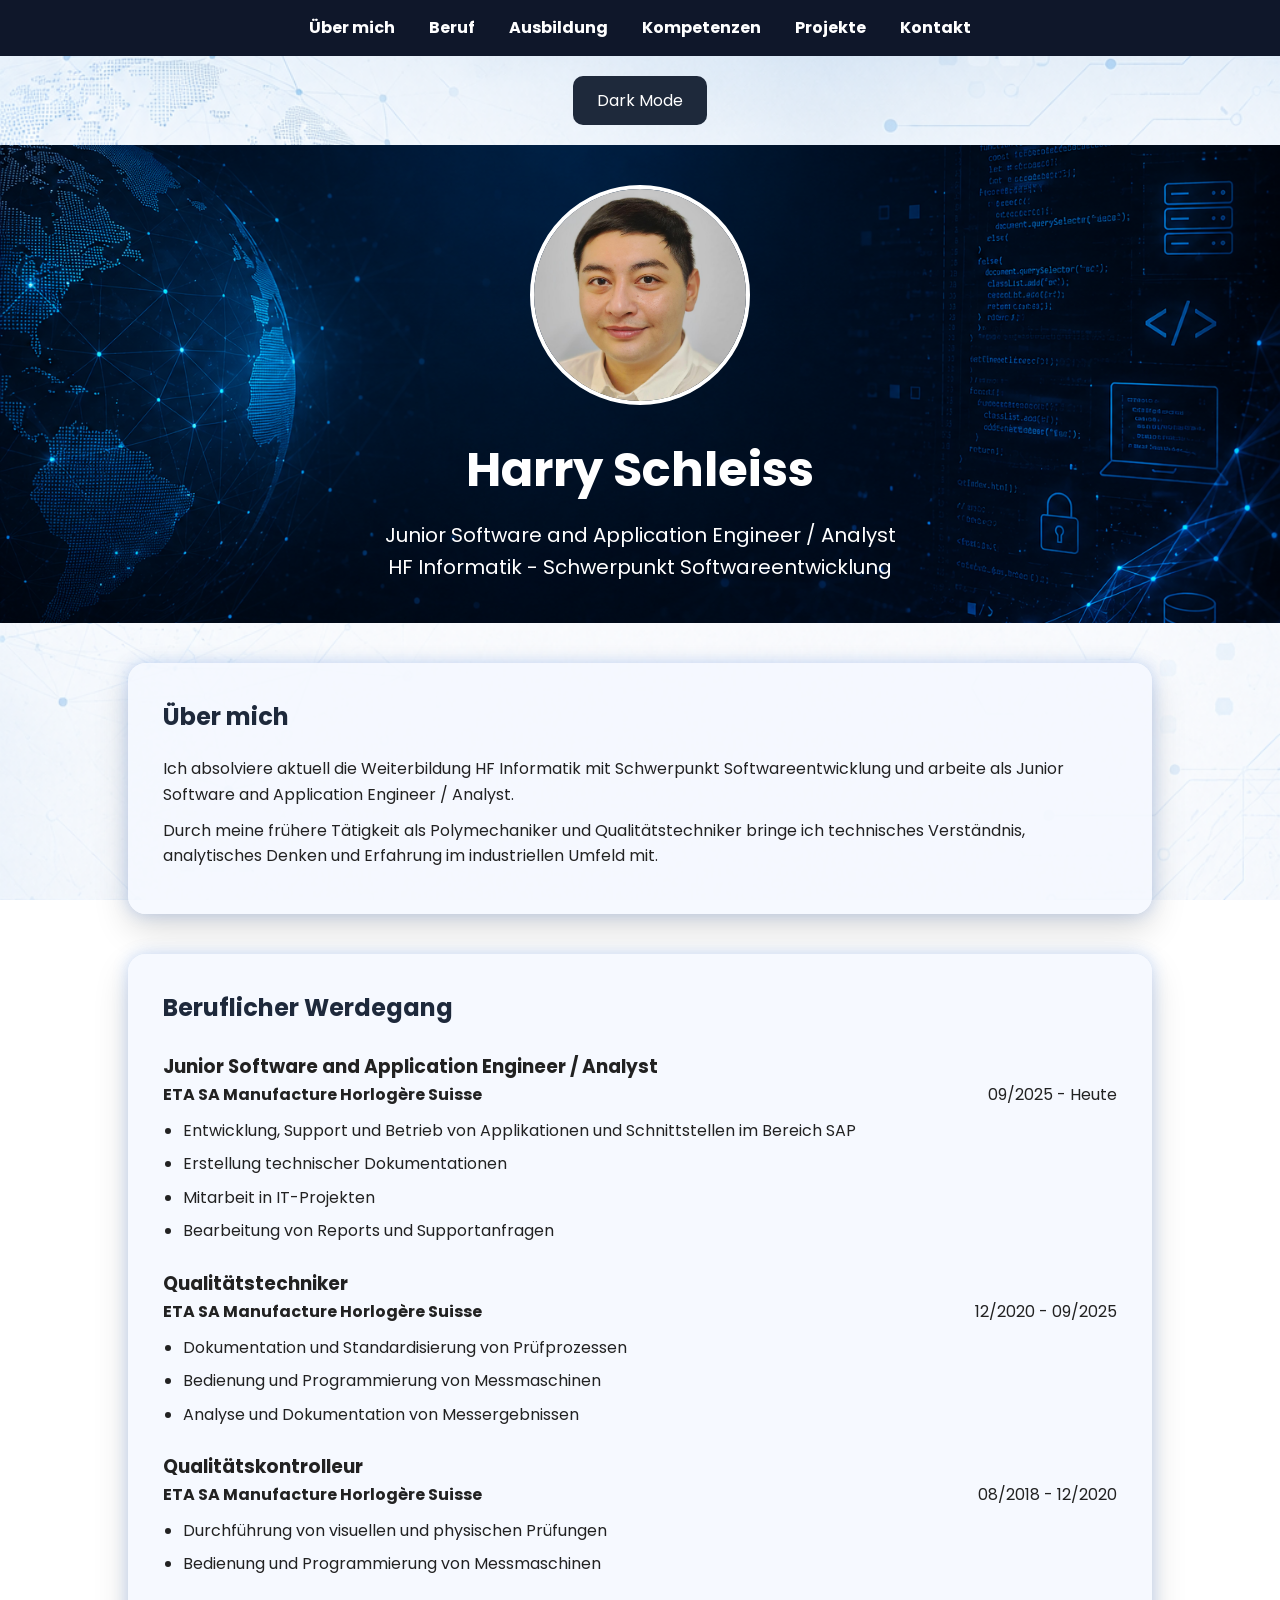
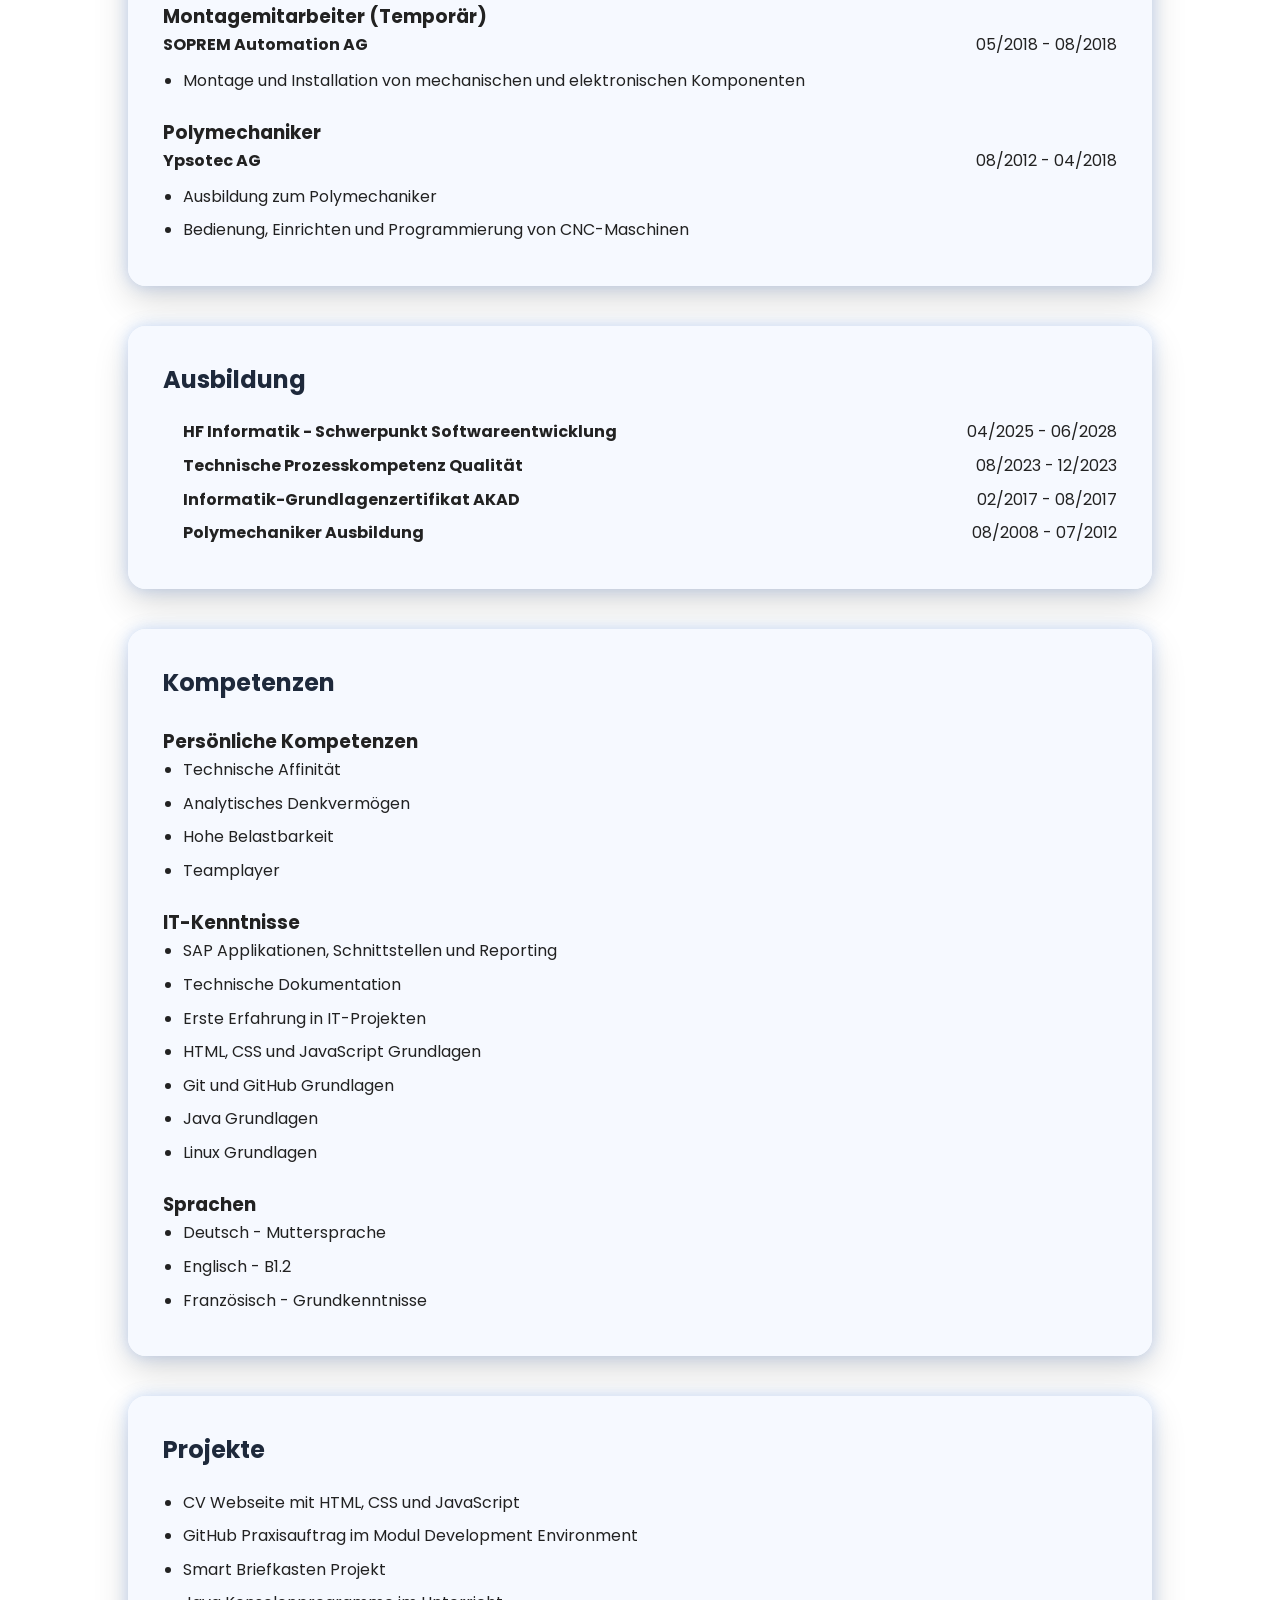
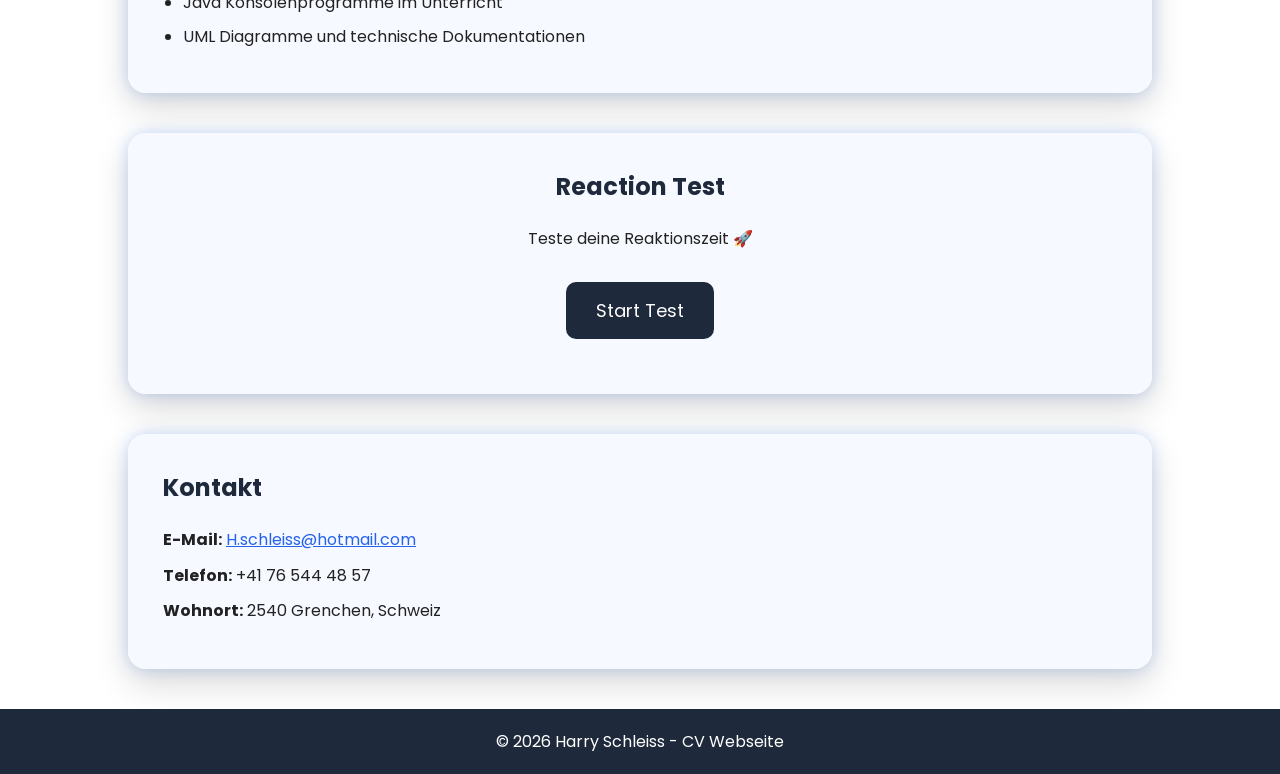
==== cv-harry-schleiss-2026-05-29.html @ fc392ba2 "feat: login system und passwort funktion hinzugefügt" ====
<!DOCTYPE html>
<html lang="de">

<head>
    <meta charset="UTF-8">
    <meta name="viewport" content="width=device-width, initial-scale=1.0">

    <title>Harry Schleiss - CV Webseite</title>
    <link rel="preconnect" href="https://fonts.googleapis.com">
    <link rel="preconnect" href="https://fonts.gstatic.com" crossorigin>
    <link href="https://fonts.googleapis.com/css2?family=Poppins:wght@300;400;500;600;700&display=swap" rel="stylesheet">
    <link rel="stylesheet" href="style.css">
</head>

<body>

    <nav>
        <a href="#ueber-mich">Über mich</a>
        <a href="#beruf">Beruf</a>
        <a href="#ausbildung">Ausbildung</a>
        <a href="#kompetenzen">Kompetenzen</a>
        <a href="#projekte">Projekte</a>
        <a href="#kontakt">Kontakt</a>
    </nav>

    <div class="button-container">
        <button id="mode-button" onclick="toggleDarkMode()">Dark Mode</button>
    </div>

    <header>
        <img src="images/Profilbild.jpg" alt="Profilbild Harry Schleiss" class="profilbild">
        <h1>Harry Schleiss</h1>
        <p>Junior Software and Application Engineer / Analyst</p>
        <p>HF Informatik - Schwerpunkt Softwareentwicklung</p>
    </header>

    <section id="ueber-mich">
        <h2>Über mich</h2>
        <p>
            Ich absolviere aktuell die Weiterbildung HF Informatik mit Schwerpunkt Softwareentwicklung
            und arbeite als Junior Software and Application Engineer / Analyst.
        </p>

        <p>
            Durch meine frühere Tätigkeit als Polymechaniker und Qualitätstechniker
            bringe ich technisches Verständnis, analytisches Denken und Erfahrung 
            im industriellen Umfeld mit.
        </p>

    </section>

    <section id="beruf">
        
        <h2>Beruflicher Werdegang</h2>

        <h3>Junior Software and Application Engineer / Analyst</h3>

        <p><strong>ETA SA Manufacture Horlogère Suisse</strong> 09/2025 - Heute</p>

        <ul>
            <li>Entwicklung, Support und Betrieb von Applikationen und Schnittstellen im Bereich SAP</li>
            <li>Erstellung technischer Dokumentationen</li>
            <li>Mitarbeit in IT-Projekten</li>
            <li>Bearbeitung von Reports und Supportanfragen</li>
        </ul>

        <h3>Qualitätstechniker</h3>

        <p><strong>ETA SA Manufacture Horlogère Suisse</strong> 12/2020 - 09/2025</p>
        
        <ul>
            <li>Dokumentation und Standardisierung von Prüfprozessen</li>
            <li>Bedienung und Programmierung von Messmaschinen</li>
            <li>Analyse und Dokumentation von Messergebnissen</li>
        </ul>

        <h3>Qualitätskontrolleur</h3>

        <p><strong>ETA SA Manufacture Horlogère Suisse</strong> 08/2018 - 12/2020</p>
        
        <ul>
            <li>Durchführung von visuellen und physischen Prüfungen</li>
            <li>Bedienung und Programmierung von Messmaschinen</li>
        </ul>

        <h3>Montagemitarbeiter (Temporär)</h3>

        <p><strong>SOPREM Automation AG</strong> 05/2018 - 08/2018</p>

        <ul>
            <li>Montage und Installation von mechanischen und elektronischen Komponenten</li>
        </ul>

        <h3>Polymechaniker</h3>

        <p><strong>Ypsotec AG</strong> 08/2012 - 04/2018</p>

        <ul>
            <li>Ausbildung zum Polymechaniker</li>
            <li>Bedienung, Einrichten und Programmierung von CNC-Maschinen</li>
        </ul>

    </section>

    <section id="ausbildung">

        <h2>Ausbildung</h2>

        <ul>
            <li><strong>HF Informatik - Schwerpunkt Softwareentwicklung</strong> 04/2025 - 06/2028</li>
            <li><strong>Technische Prozesskompetenz Qualität</strong> 08/2023 - 12/2023</li>
            <li><strong>Informatik-Grundlagenzertifikat AKAD</strong> 02/2017 - 08/2017</li>
            <li><strong>Polymechaniker Ausbildung</strong> 08/2008 - 07/2012</li>
        </ul>

    </section>

    <section id="kompetenzen">

        <h2>Kompetenzen</h2>

        <h3>Persönliche Kompetenzen</h3>

        <ul>
            <li>Technische Affinität</li>
            <li>Analytisches Denkvermögen</li>
            <li>Hohe Belastbarkeit</li>
            <li>Teamplayer</li>
        </ul>

        <h3>IT-Kenntnisse</h3>

        <ul>
            <li>SAP Applikationen, Schnittstellen und Reporting</li>
            <li>Technische Dokumentation</li>
            <li>Erste Erfahrung in IT-Projekten</li>
            <li>HTML, CSS und JavaScript Grundlagen</li>
            <li>Git und GitHub Grundlagen</li>
            <li>Java Grundlagen</li>
            <li>Linux Grundlagen</li>
        </ul>

        <h3>Sprachen</h3>

        <ul>
            <li>Deutsch - Muttersprache</li>
            <li>Englisch - B1.2</li>
            <li>Französisch - Grundkenntnisse</li>
        </ul>
        
    </section>

    <section id="projekte">

        <h2>Projekte</h2>

        <ul>
            <li>CV Webseite mit HTML, CSS und JavaScript</li>
            <li>GitHub Praxisauftrag im Modul Development Environment</li>
            <li>Smart Briefkasten Projekt</li>
            <li>Java Konsolenprogramme im Unterricht</li>
            <li>UML Diagramme und technische Dokumentationen</li>
        </ul>

    </section>

    <section id="reaction-test">
        <h2>Reaction Test</h2>
        <p>Teste deine Reaktionszeit 🚀</p>
        <button onclick="startReactionTest()">Start Test</button>
        <div id="reaction-box"></div>
        <p id="reaction-result"></p>
    </section>

    <section id="kontakt">

        <h2>Kontakt</h2>

        <p><strong>E-Mail:</strong> 
            <a href="mailto:h.schleiss@hotmail.com">H.schleiss@hotmail.com</a>
        </p>
        <p><strong>Telefon:</strong> +41 76 544 48 57</p>
        <p><strong>Wohnort:</strong> 2540 Grenchen, Schweiz</p>

    </section>

    <footer>
        <p>&copy; 2026 Harry Schleiss - CV Webseite</p>
    </footer>

    <script src="script.js"></script>

</body>
</html>
---- style.css ----
* {
    margin: 0;
    padding: 0;
    box-sizing: border-box;
}

body {
    font-family: 'Poppins', sans-serif;
    background-image: url("images/tech-background.png");
    background-size: cover;
    background-attachment: fixed;
    color: #222;
    line-height: 1.6;
}

nav {
    background-color: #0f172a;
    padding: 15px;
    text-align: center;
}

nav a {
    color: white;
    text-decoration: none;
    margin: 0 15px;
    font-weight: bold;
}

nav a:hover {
    color: #94a3b8;
}

header {
    background-image:url("images/header-bg.png");
    background-size: cover;
    background-position: center;

    color: white;
    text-align: center;
    padding: 40px 20px;
}

header h1 {
    font-size: 48px;
    margin-bottom: 10px;
}

header p {
    font-size: 20px;
}

section {
    background-color: rgba(245, 248, 255, 0.863);
    width: 80%;
    margin: 40px auto;
    padding: 35px;
    border-radius: 18px;
    box-shadow:
    0 15px 35px rgba(0, 0, 0, 0.15),
    0 0 15px rgba(59, 130, 246, 0.25);
    transition: transform 0.3s ease, box-shadow 0.3s ease, border 0.3s ease;
}

section:hover {
    transform: translateY(-5px);
    box-shadow: 0 15px 30px rgba(0, 0, 0, 0.486), 0 0 18px rgba(59, 131, 246, 0.699);
    border: 1px solid rgba(59, 130, 246, 0.55);
}

h2 {
    color: #1e293b;
    margin-bottom: 20px;
}

ul {
    margin-left: 20px;
}

footer {
    background-color: #1e293b;
    color: white;
    text-align: center;
    padding: 20px;
    margin-top: 40px;
}

.profilbild {
    width: 220px;
    height: 220px;
    border-radius: 50%;
    object-fit: cover;
    margin-bottom: 20px;
    border: 4px solid white;
}

@media (max-width: 768px) {
    header h1 {
        font-size: 32px;
    }

    section {
        width: 95%;
        padding: 20px;
    }

    nav a {
        display: block;
        margin: 10px 0;
    }
    
}

.button-container {
    text-align: center;
    margin: 20px;
}

button {
    background-color: #1e293b;
    color: white;
    border: none;
    padding: 12px 20px;
    border-radius: 10px;
    cursor: pointer;
    font-family: 'Poppins', sans-serif;
    font-size: 16px;
    transition: 0.3s;
}

button:hover {
    background-color: #334155;
}

.darkmode {
    background-image: linear-gradient(rgba(15, 23, 42, 0.92),
     rgba(15, 23, 42, 0.92)),
     url("images/tech-background.png");
    background-size: cover;
    background-attachment: fixed;
}

.darkmode section {
    background-color: rgba(30, 41, 59, 0.95);
    color: white;
}

.darkmode h2 {
    color: #93c5fd;
}

a {
    color: #2563eb;
}

.darkmode a {
    color: #93c5fd;
}

.darkmode a:hover {
    color: #bfdbfe;
}

section h3 {
    margin-top: 25px;
}

section p {
    margin-bottom: 10px;
}

section li {
    margin-bottom: 8px;
}

#beruf p {
    display: flex;
    justify-content: space-between;
    flex-wrap:wrap;
}

#ausbildung li {
    display: flex;
    justify-content: space-between;
    flex-wrap:wrap;
}

#reaction-test {
    text-align:center;
}

#reaction-test button {
    background-color: #1e293b;
    color: white;
    border: none;
    padding: 15px 30px;
    border-radius: 10px;
    font-size: 18px;
    cursor: pointer;
    margin-top: 20px;
}

#reaction-test button:hover {
    background-color: #2563eb;
}

#reaction-box {
    width: 250px;
    height: 250px;
    background-color: red;
    margin: 30px auto;
    border-radius: 15px;
    display: none;
    cursor: pointer;
}

#reaction-result {
    font-size: 22px;
    font-weight: bold;
    margin-top: 20px;
}

.darkmode #reaction-test button {
    background-color:#2563eb;
    color:white;
}

.darkmode #reaction-test button:hover {
    background-color: #3b82f6;
}

.button-container button {
    background-color:#1e293b;
    color:white;
    border:none;
    padding: 12px 24px;
    border-radius: 10px;
    cursor: pointer;
    font-size: 16px;
    transition: background-color 0.3s ease;
}
.button-container button:hover {
    background-color:#2563eb;
}

.darkmode .button-container button {
    background-color:#2563eb;
    color:white;
}

.darkmode .button-container button:hover {
    background-color: #3b82f6;
}
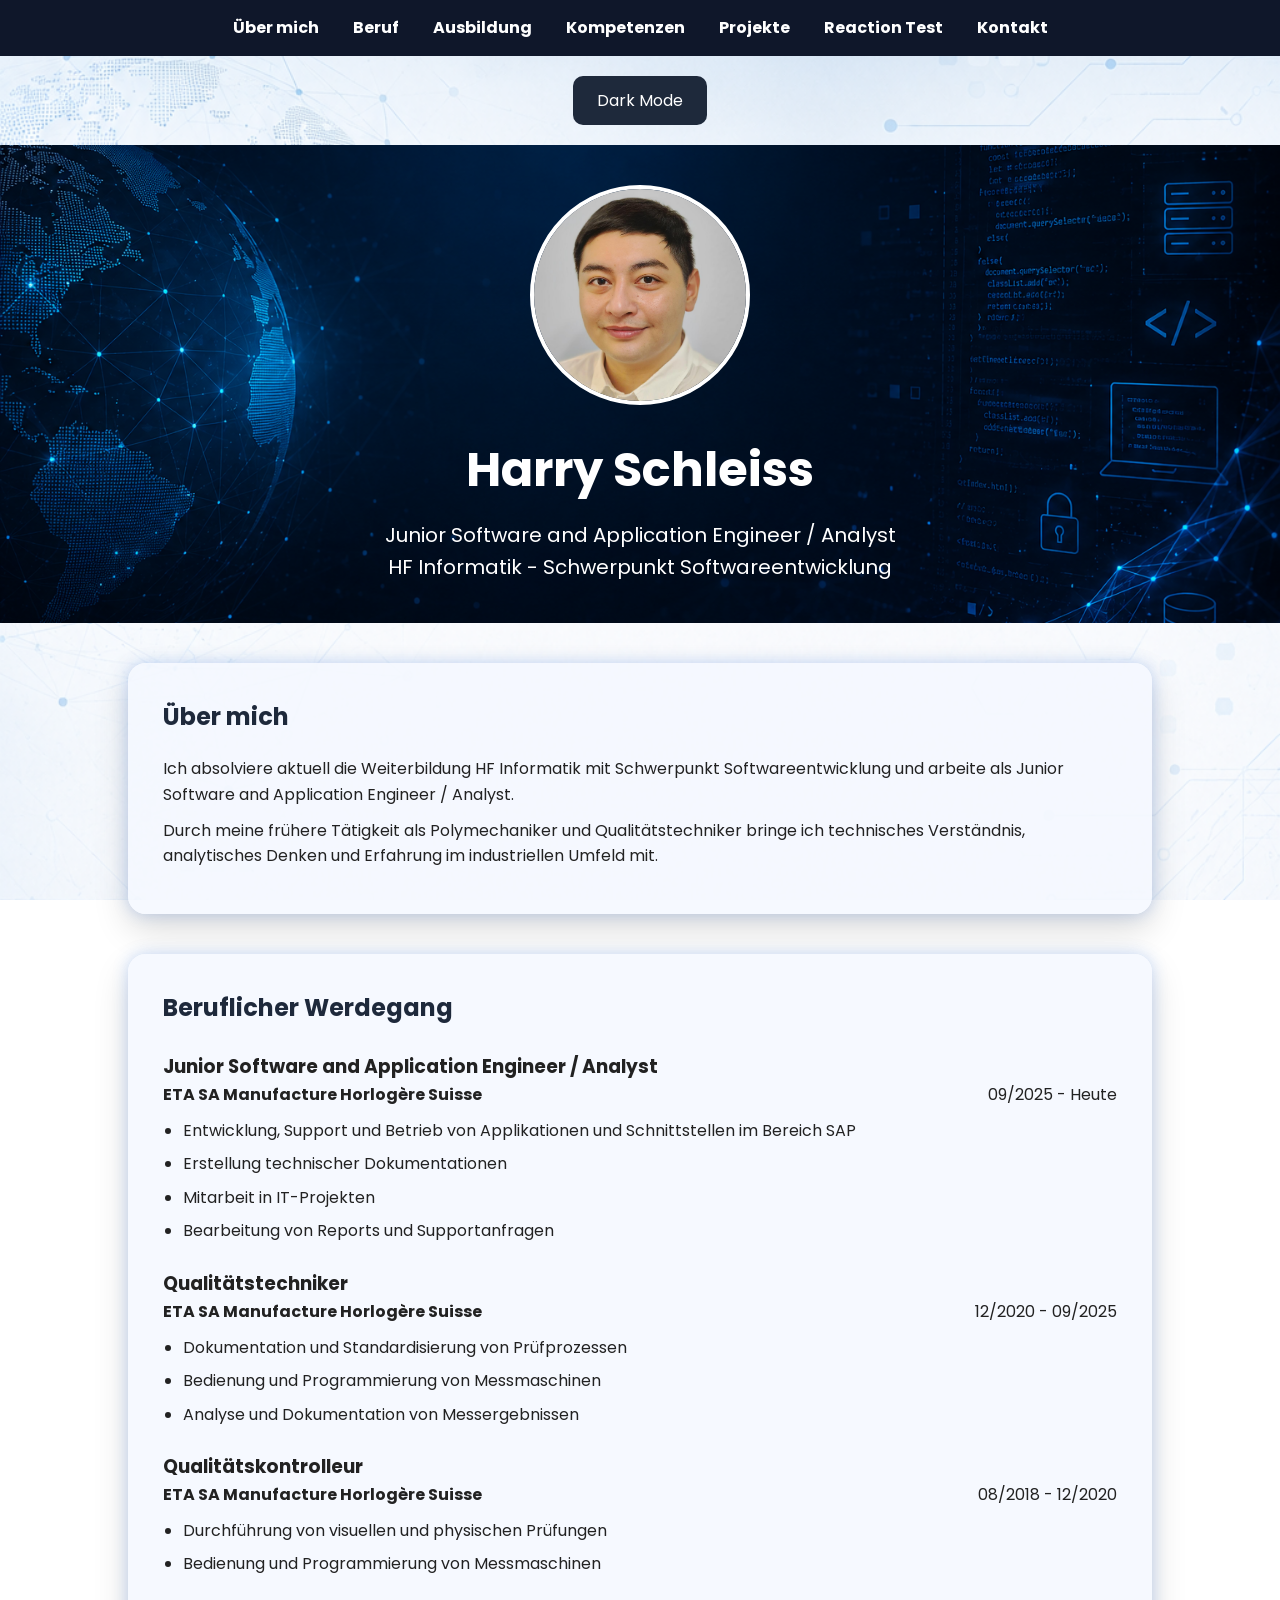
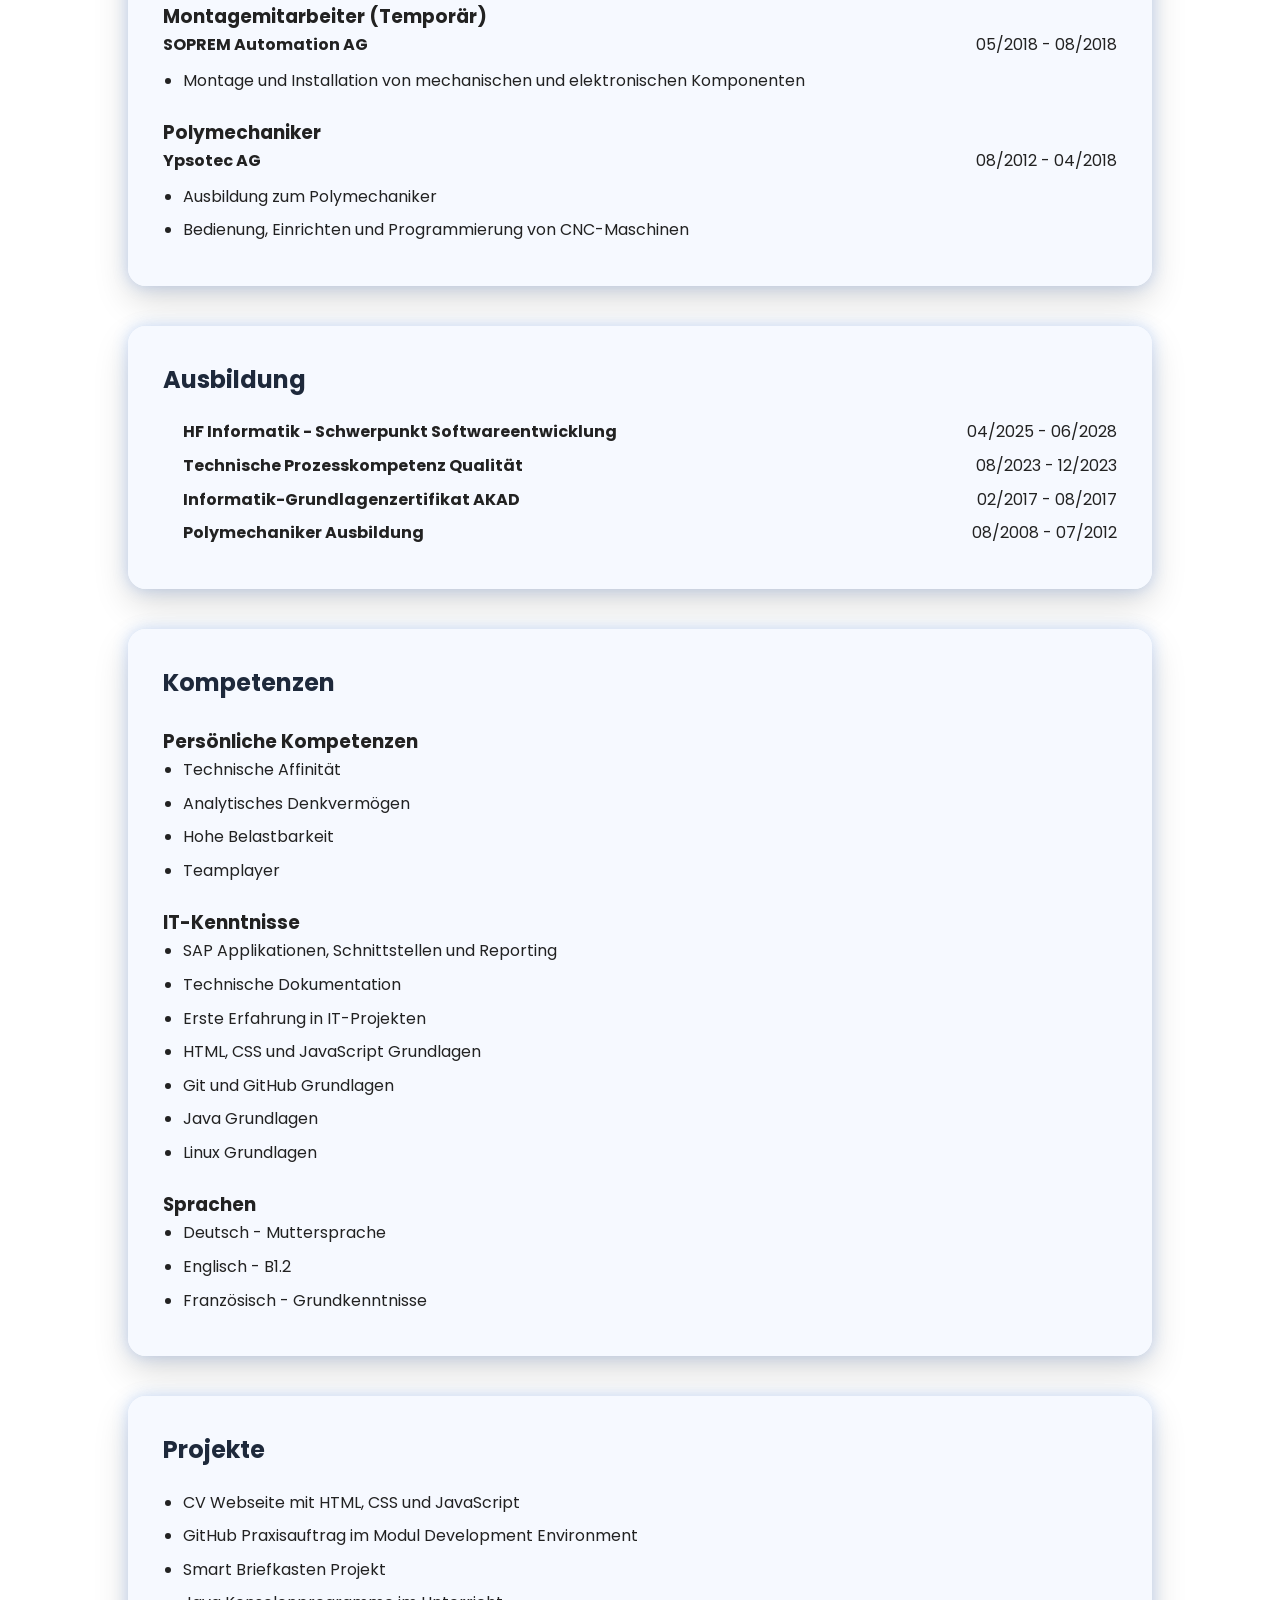
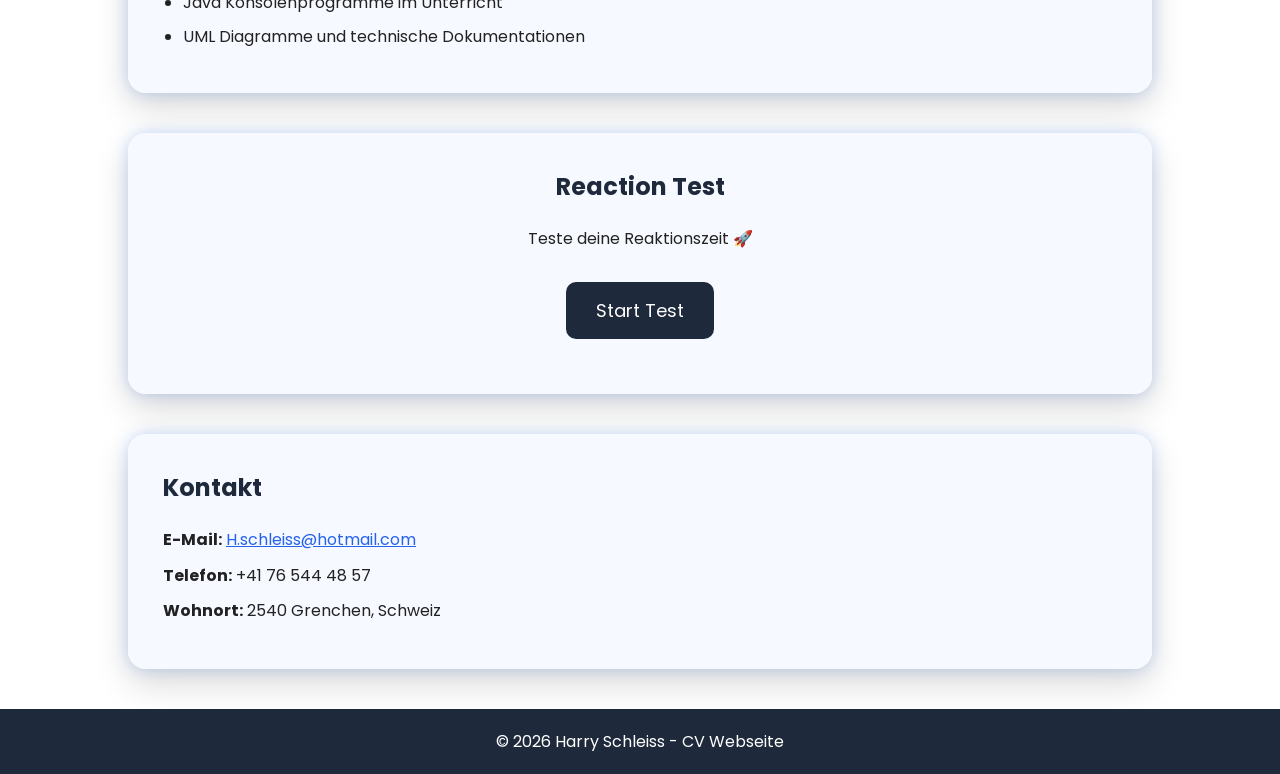
==== commit 26772435: "style: reaction test und readme verbessert" ====
--- a/cv-harry-schleiss-2026-05-29.html
+++ b/cv-harry-schleiss-2026-05-29.html
@@ -20,6 +20,7 @@
         <a href="#ausbildung">Ausbildung</a>
         <a href="#kompetenzen">Kompetenzen</a>
         <a href="#projekte">Projekte</a>
+        <a href="#reaction-test">Reaction Test</a>
         <a href="#kontakt">Kontakt</a>
     </nav>
 
--- a/style.css
+++ b/style.css
@@ -206,7 +206,7 @@
 #reaction-box {
     width: 250px;
     height: 250px;
-    background-color: red;
+    background-color: #475569;
     margin: 30px auto;
     border-radius: 15px;
     display: none;
